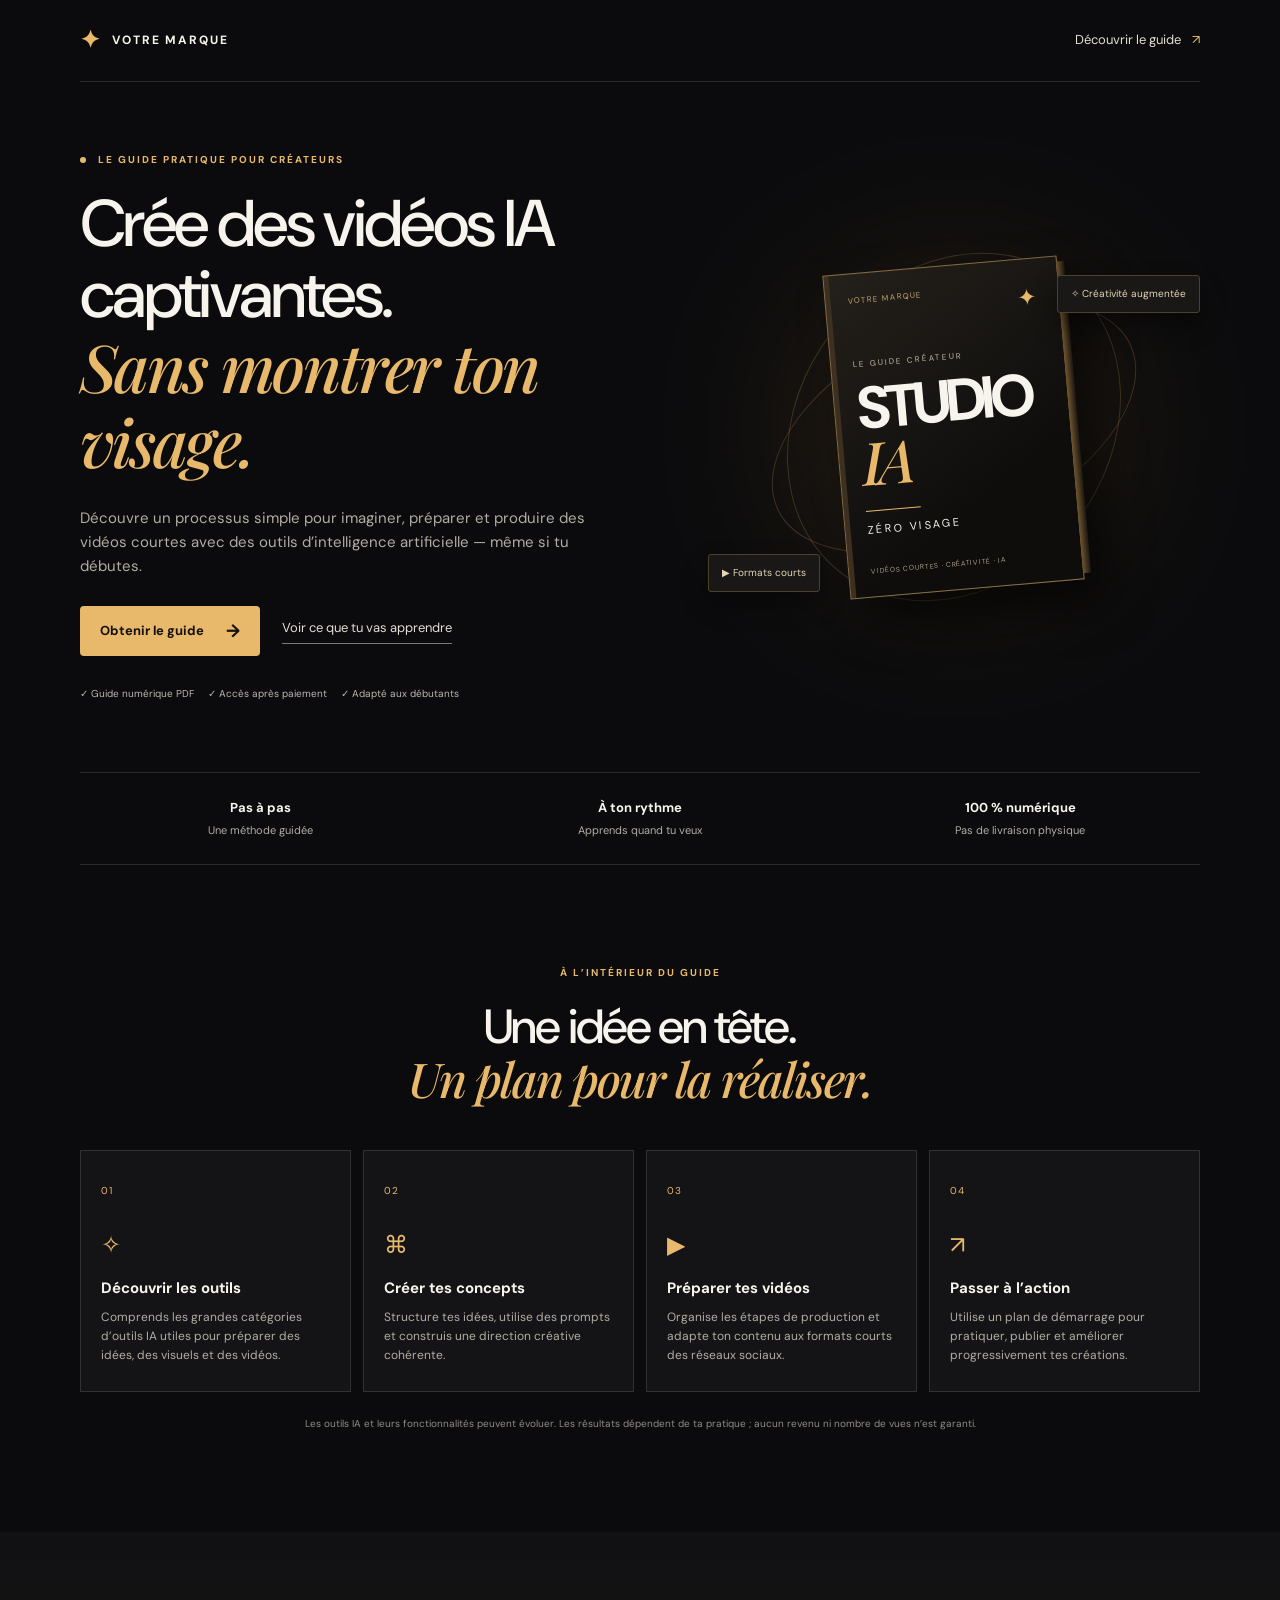
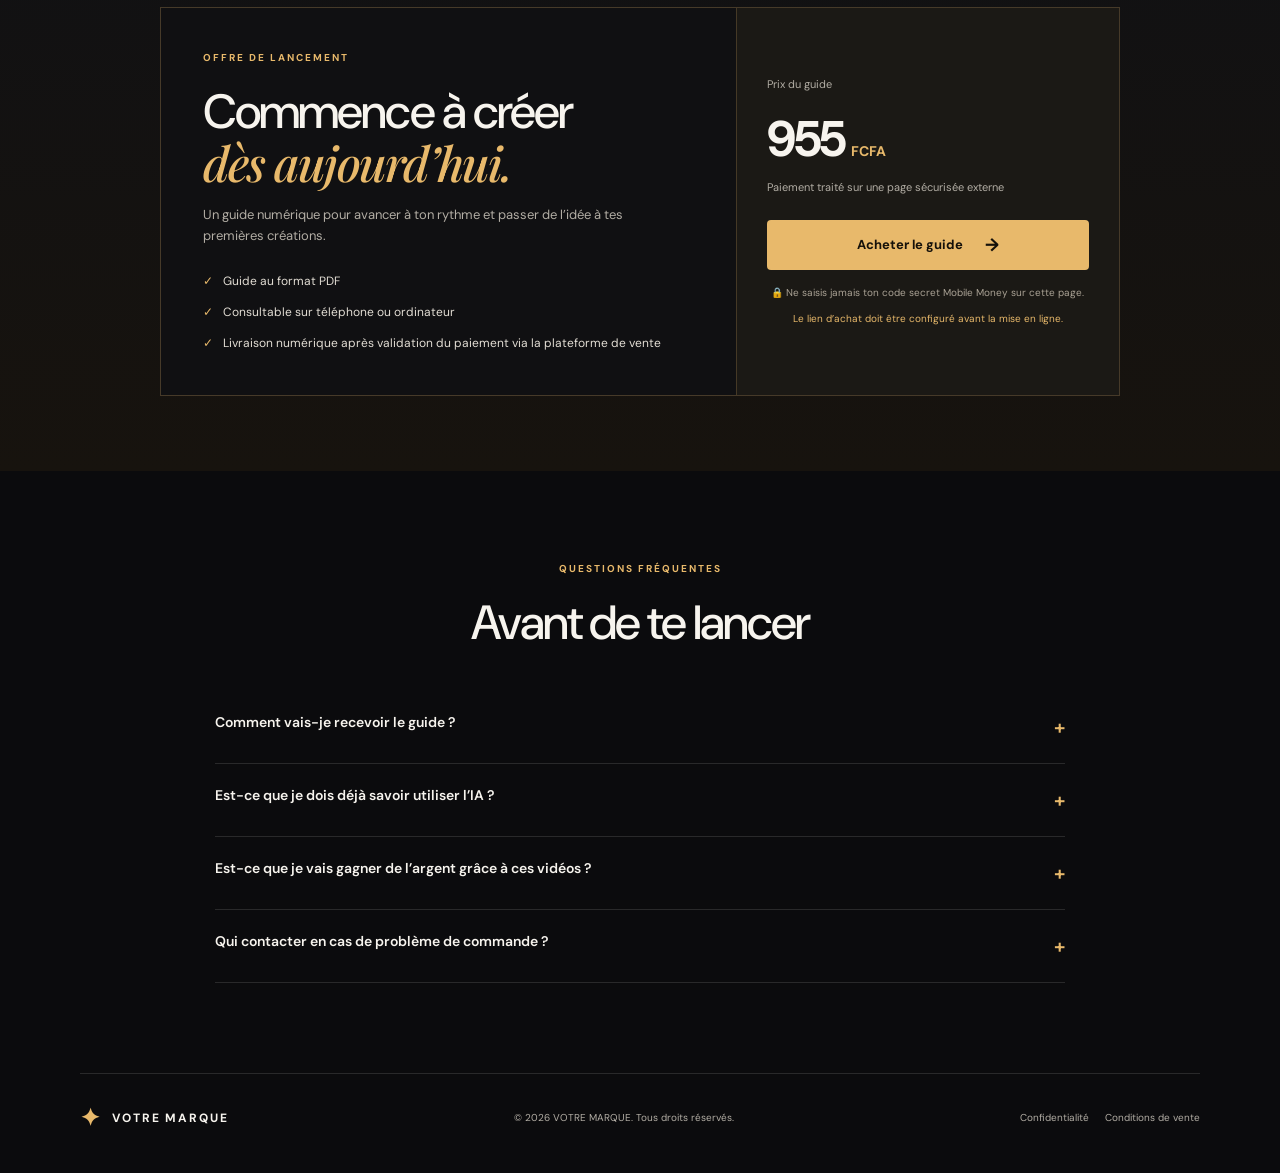
==== index.html @ a087baf6 "Add files via upload" ====
<!doctype html>
<html lang="fr">
<head>
  <meta charset="utf-8">
  <meta name="viewport" content="width=device-width, initial-scale=1">
  <meta name="theme-color" content="#0b0b0d">
  <meta name="description" content="Apprenez à créer des vidéos courtes avec l'intelligence artificielle grâce à un guide pratique.">
  <title>Votre marque — Studio IA Zéro Visage</title>
  <link rel="stylesheet" href="styles.css">
</head>
<body>
  <header class="site-header">
    <a class="brand" href="#" aria-label="Accueil"><span class="brand-mark">✦</span><span data-brand>VOTRE MARQUE</span></a>
    <a class="header-link" href="#contenu">Découvrir le guide <span aria-hidden="true">↗</span></a>
  </header>

  <main>
    <section class="hero section-wrap">
      <div class="hero-copy">
        <p class="eyebrow"><span class="eyebrow-dot"></span> LE GUIDE PRATIQUE POUR CRÉATEURS</p>
        <h1>Crée des vidéos IA captivantes.<br><em>Sans montrer ton visage.</em></h1>
        <p class="hero-text">Découvre un processus simple pour imaginer, préparer et produire des vidéos courtes avec des outils d’intelligence artificielle — même si tu débutes.</p>
        <div class="hero-actions">
          <a class="button button-primary buy-link" href="#acheter">Obtenir le guide <span>→</span></a>
          <a class="text-link" href="#contenu">Voir ce que tu vas apprendre</a>
        </div>
        <div class="trust-row"><span>✓ Guide numérique PDF</span><span>✓ Accès après paiement</span><span>✓ Adapté aux débutants</span></div>
      </div>
      <div class="product-art" aria-label="Illustration décorative du guide">
        <div class="glow"></div>
        <div class="orbit orbit-one"></div><div class="orbit orbit-two"></div>
        <div class="book">
          <div class="book-top"><span class="mini-brand" data-brand>VOTRE MARQUE</span><span class="book-spark">✦</span></div>
          <div class="book-main"><span class="book-kicker">LE GUIDE CRÉATEUR</span><strong>STUDIO<br><i>IA</i></strong><span class="book-line"></span><span class="book-sub">ZÉRO VISAGE</span></div>
          <div class="book-bottom">VIDÉOS COURTES · CRÉATIVITÉ · IA</div>
        </div>
        <div class="floating-chip chip-top">✧ Créativité augmentée</div>
        <div class="floating-chip chip-bottom">▶ Formats courts</div>
      </div>
    </section>

    <section class="stats-strip section-wrap">
      <div><strong>Pas à pas</strong><span>Une méthode guidée</span></div>
      <div><strong>À ton rythme</strong><span>Apprends quand tu veux</span></div>
      <div><strong>100 % numérique</strong><span>Pas de livraison physique</span></div>
    </section>

    <section class="content-section section-wrap" id="contenu">
      <div class="section-heading"><p class="eyebrow">À L’INTÉRIEUR DU GUIDE</p><h2>Une idée en tête.<br><em>Un plan pour la réaliser.</em></h2></div>
      <div class="feature-grid">
        <article class="feature-card"><span class="feature-number">01</span><div class="feature-icon">✧</div><h3>Découvrir les outils</h3><p>Comprends les grandes catégories d’outils IA utiles pour préparer des idées, des visuels et des vidéos.</p></article>
        <article class="feature-card"><span class="feature-number">02</span><div class="feature-icon">⌘</div><h3>Créer tes concepts</h3><p>Structure tes idées, utilise des prompts et construis une direction créative cohérente.</p></article>
        <article class="feature-card"><span class="feature-number">03</span><div class="feature-icon">▶</div><h3>Préparer tes vidéos</h3><p>Organise les étapes de production et adapte ton contenu aux formats courts des réseaux sociaux.</p></article>
        <article class="feature-card"><span class="feature-number">04</span><div class="feature-icon">↗</div><h3>Passer à l’action</h3><p>Utilise un plan de démarrage pour pratiquer, publier et améliorer progressivement tes créations.</p></article>
      </div>
      <p class="disclaimer">Les outils IA et leurs fonctionnalités peuvent évoluer. Les résultats dépendent de ta pratique ; aucun revenu ni nombre de vues n’est garanti.</p>
    </section>

    <section class="offer-section" id="acheter">
      <div class="offer-card">
        <div class="offer-copy"><p class="eyebrow">OFFRE DE LANCEMENT</p><h2>Commence à créer<br><em>dès aujourd’hui.</em></h2><p>Un guide numérique pour avancer à ton rythme et passer de l’idée à tes premières créations.</p><ul><li>Guide au format PDF</li><li>Consultable sur téléphone ou ordinateur</li><li>Livraison numérique après validation du paiement via la plateforme de vente</li></ul></div>
        <div class="price-panel"><span class="price-label">Prix du guide</span><div class="price">955 <small>FCFA</small></div><span class="price-note">Paiement traité sur une page sécurisée externe</span><a class="button button-primary buy-link" href="#acheter">Acheter le guide <span>→</span></a><p class="secure-note">🔒 Ne saisis jamais ton code secret Mobile Money sur cette page.</p><p class="setup-warning" id="setup-warning">Le lien d’achat doit être configuré avant la mise en ligne.</p></div>
      </div>
    </section>

    <section class="faq-section section-wrap">
      <div class="section-heading"><p class="eyebrow">QUESTIONS FRÉQUENTES</p><h2>Avant de te lancer</h2></div>
      <details><summary>Comment vais-je recevoir le guide ?</summary><p>Après paiement confirmé, la plateforme de vente envoie le guide ou donne accès au téléchargement selon les paramètres du produit.</p></details>
      <details><summary>Est-ce que je dois déjà savoir utiliser l’IA ?</summary><p>Le guide est présenté comme une ressource pour débutants. Prends le temps de suivre les étapes et de vérifier les fonctionnalités actuelles des outils cités.</p></details>
      <details><summary>Est-ce que je vais gagner de l’argent grâce à ces vidéos ?</summary><p>Aucun résultat financier n’est garanti. Les vues, l’audience et les revenus dépendent de nombreux facteurs, notamment la qualité, la régularité et les plateformes utilisées.</p></details>
      <details><summary>Qui contacter en cas de problème de commande ?</summary><p>Ajoute ici ton adresse e-mail ou ton contact professionnel avant de publier le site.</p></details>
    </section>
  </main>

  <footer class="site-footer"><a class="brand" href="#"><span class="brand-mark">✦</span><span data-brand>VOTRE MARQUE</span></a><p>© <span id="year"></span> <span data-brand>VOTRE MARQUE</span>. Tous droits réservés.</p><div class="footer-links"><a href="privacy.html">Confidentialité</a><a href="terms.html">Conditions de vente</a></div></footer>
  <script src="config.js"></script>
  <script src="script.js"></script>
</body>
</html>
---- styles.css ----
@import url('https://fonts.googleapis.com/css2?family=DM+Sans:wght@400;500;600;700&family=Playfair+Display:ital,wght@0,500;0,600;0,700;1,500;1,600&display=swap');
:root{--bg:#0b0b0d;--panel:#141416;--text:#f7f4ee;--muted:#b2ada4;--gold:#e8b96b;--line:rgba(255,255,255,.12);--max:1120px}
*{box-sizing:border-box}html{scroll-behavior:smooth}body{margin:0;background:var(--bg);color:var(--text);font-family:'DM Sans',sans-serif;line-height:1.6}a{color:inherit;text-decoration:none}.section-wrap,.site-header,.site-footer{width:min(var(--max),calc(100% - 44px));margin-inline:auto}.site-header{height:82px;display:flex;align-items:center;justify-content:space-between;border-bottom:1px solid var(--line)}.brand{display:flex;align-items:center;gap:10px;font-size:12px;letter-spacing:.16em;font-weight:700}.brand-mark{color:var(--gold);font-size:24px}.header-link,.text-link{font-size:13px;color:#e3ded5}.header-link span{color:var(--gold);margin-left:8px}.hero{min-height:590px;display:grid;grid-template-columns:1.08fr .92fr;align-items:center;gap:50px;padding-block:70px}.eyebrow{font-size:10px;font-weight:700;letter-spacing:.2em;color:var(--gold);margin:0 0 20px}.eyebrow-dot{display:inline-block;width:6px;height:6px;background:var(--gold);border-radius:50%;margin-right:8px;vertical-align:middle}h1,h2{font-weight:500;line-height:1.08;letter-spacing:-.04em;margin:0}h1{font-size:clamp(40px,5.5vw,66px);max-width:660px}h1 em,h2 em{font-family:'Playfair Display',serif;color:var(--gold);font-weight:500} .hero-text{max-width:520px;color:var(--muted);font-size:15px;margin:25px 0 28px}.hero-actions{display:flex;align-items:center;gap:22px;flex-wrap:wrap}.button{min-height:50px;padding:0 20px;display:inline-flex;align-items:center;justify-content:center;gap:22px;font-weight:700;font-size:13px;border-radius:4px;transition:transform .2s,background .2s}.button:hover{transform:translateY(-2px)}.button-primary{background:var(--gold);color:#15110a}.button-primary span{font-size:18px}.text-link{border-bottom:1px solid #777;padding-bottom:4px}.trust-row{display:flex;gap:14px;flex-wrap:wrap;margin-top:30px;color:#bdb7ae;font-size:10px}.trust-row span: first-letter{color:var(--gold)}.product-art{height:420px;position:relative;display:grid;place-items:center;isolation:isolate}.glow{position:absolute;width:260px;height:260px;border-radius:50%;background:#b8802d;filter:blur(100px);opacity:.24;z-index:-2}.orbit{position:absolute;border:1px solid rgba(232,185,107,.2);border-radius:50%;transform:rotate(-25deg)}.orbit-one{width:390px;height:210px}.orbit-two{width:310px;height:370px;transform:rotate(38deg)}.book{width:235px;height:325px;padding:20px 22px;background:linear-gradient(145deg,#24201b,#0e0d0c 70%);border:1px solid rgba(232,185,107,.55);box-shadow:22px 26px 45px #0009, inset 5px 0 0 #3c3020;transform:rotate(-5deg);display:flex;flex-direction:column;justify-content:space-between;position:relative}.book:after{content:"";position:absolute;right:-8px;top:5px;bottom:5px;width:8px;background:linear-gradient(90deg,#6e542e,#1b1711);transform:skewY(-1deg)}.book-top{display:flex;justify-content:space-between;color:#bda16e;font-size:8px;letter-spacing:.14em}.book-spark{font-size:23px;color:var(--gold)}.book-main{display:flex;flex-direction:column}.book-kicker{font-size:8px;letter-spacing:.25em;color:#c3b8a2}.book-main strong{font-size:59px;line-height:.9;letter-spacing:-.08em;margin:12px 0}.book-main strong i{font-family:'Playfair Display',serif;color:var(--gold);font-weight:500}.book-line{height:1px;background:var(--gold);width:55px;margin:6px 0 10px}.book-sub{letter-spacing:.22em;font-size:11px}.book-bottom{font-size:7px;letter-spacing:.1em;color:#a79a83}.floating-chip{position:absolute;padding:10px 13px;background:#191816;border:1px solid #4e412b;border-radius:3px;font-size:10px;color:#e5d5b6;box-shadow:0 12px 25px #0006}.chip-top{top:58px;right:0}.chip-bottom{bottom:45px;left:0}.stats-strip{border-top:1px solid var(--line);border-bottom:1px solid var(--line);display:grid;grid-template-columns:repeat(3,1fr);padding:25px 0;gap:20px}.stats-strip div{display:flex;flex-direction:column;align-items:center;gap:3px;text-align:center}.stats-strip strong{font-size:13px}.stats-strip span{font-size:11px;color:var(--muted)}.content-section{padding-block:100px}.section-heading{text-align:center;margin-bottom:42px}.section-heading h2,.offer-copy h2{font-size:clamp(34px,4vw,48px)}.feature-grid{display:grid;grid-template-columns:repeat(4,1fr);gap:12px}.feature-card{background:var(--panel);border:1px solid var(--line);padding:25px 20px;min-height:230px;position:relative}.feature-number{font-size:10px;color:var(--gold);letter-spacing:.1em}.feature-icon{font-size:24px;color:var(--gold);margin:24px 0 12px}.feature-card h3{font-size:15px;margin:0 0 8px}.feature-card p{font-size:12px;color:var(--muted);margin:0}.disclaimer{font-size:10px;color:#928c82;text-align:center;margin:24px auto 0;max-width:740px}.offer-section{background:linear-gradient(180deg,#111113,#17130e);padding:75px 22px}.offer-card{max-width:960px;margin:auto;display:grid;grid-template-columns:1.2fr .8fr;border:1px solid rgba(232,185,107,.25);background:#101012}.offer-copy{padding:42px}.offer-copy>p:not(.eyebrow){color:var(--muted);font-size:13px;max-width:420px}.offer-copy ul{list-style:none;padding:0;margin:25px 0 0;display:grid;gap:12px;color:#e2ddd4;font-size:12px}.offer-copy li:before{content:"✓";color:var(--gold);margin-right:10px}.price-panel{padding:40px 30px;background:#1b1915;border-left:1px solid rgba(232,185,107,.2);display:flex;flex-direction:column;justify-content:center}.price-label,.price-note{font-size:11px;color:var(--muted)}.price{font-size:50px;font-weight:700;letter-spacing:-.06em;margin:5px 0 0}.price small{font-size:14px;letter-spacing:0;color:var(--gold)}.price-note{margin-bottom:24px}.price-panel .button{width:100%}.secure-note{font-size:10px;color:#aaa295;text-align:center;margin:15px 0 0}.setup-warning{font-size:10px;color:#e8b96b;text-align:center;margin:10px 0 0}.faq-section{padding-block:90px;max-width:850px}.faq-section details{border-bottom:1px solid var(--line);padding:20px 0}.faq-section summary{font-size:14px;font-weight:600;cursor:pointer;list-style:none;display:flex;justify-content:space-between;gap:20px}.faq-section summary:after{content:"+";color:var(--gold);font-size:20px}.faq-section details[open] summary:after{content:"−"}.faq-section details p{font-size:13px;color:var(--muted);max-width:700px}.site-footer{border-top:1px solid var(--line);padding:25px 0 35px;display:flex;align-items:center;justify-content:space-between;gap:20px;flex-wrap:wrap}.site-footer p,.footer-links{font-size:10px;color:var(--muted)}.footer-links{display:flex;gap:16px}.footer-links a:hover{color:var(--gold)}@media(max-width:760px){.section-wrap,.site-header,.site-footer{width:calc(100% - 32px)}.site-header{height:68px}.header-link{font-size:11px}.hero{grid-template-columns:1fr;gap:10px;padding-block:55px 35px}.hero-copy{order:1}.product-art{order:0;height:320px}.book{width:190px;height:265px;padding:16px 18px}.book-main strong{font-size:48px}.orbit-one{width:300px;height:160px}.orbit-two{width:250px;height:300px}.chip-top{top:25px;right:2px}.chip-bottom{bottom:20px;left:0}.hero-text{font-size:14px}.trust-row{font-size:9px;gap:10px}.stats-strip{gap:8px}.stats-strip strong{font-size:11px}.stats-strip span{font-size:9px}.content-section{padding-block:70px}.feature-grid{grid-template-columns:repeat(2,1fr)}.feature-card{padding:19px 15px;min-height:215px}.offer-section{padding:45px 16px}.offer-card{grid-template-columns:1fr}.offer-copy{padding:30px 24px}.price-panel{border-left:0;border-top:1px solid rgba(232,185,107,.2);padding:28px 24px}.faq-section{padding-block:65px}.site-footer{align-items:flex-start;flex-direction:column;gap:12px}.site-footer p{margin:0}}@media(max-width:360px){h1{font-size:36px}.hero-actions{align-items:flex-start;flex-direction:column}.feature-grid{grid-template-columns:1fr}.feature-card{min-height:auto}.trust-row{flex-direction:column}}
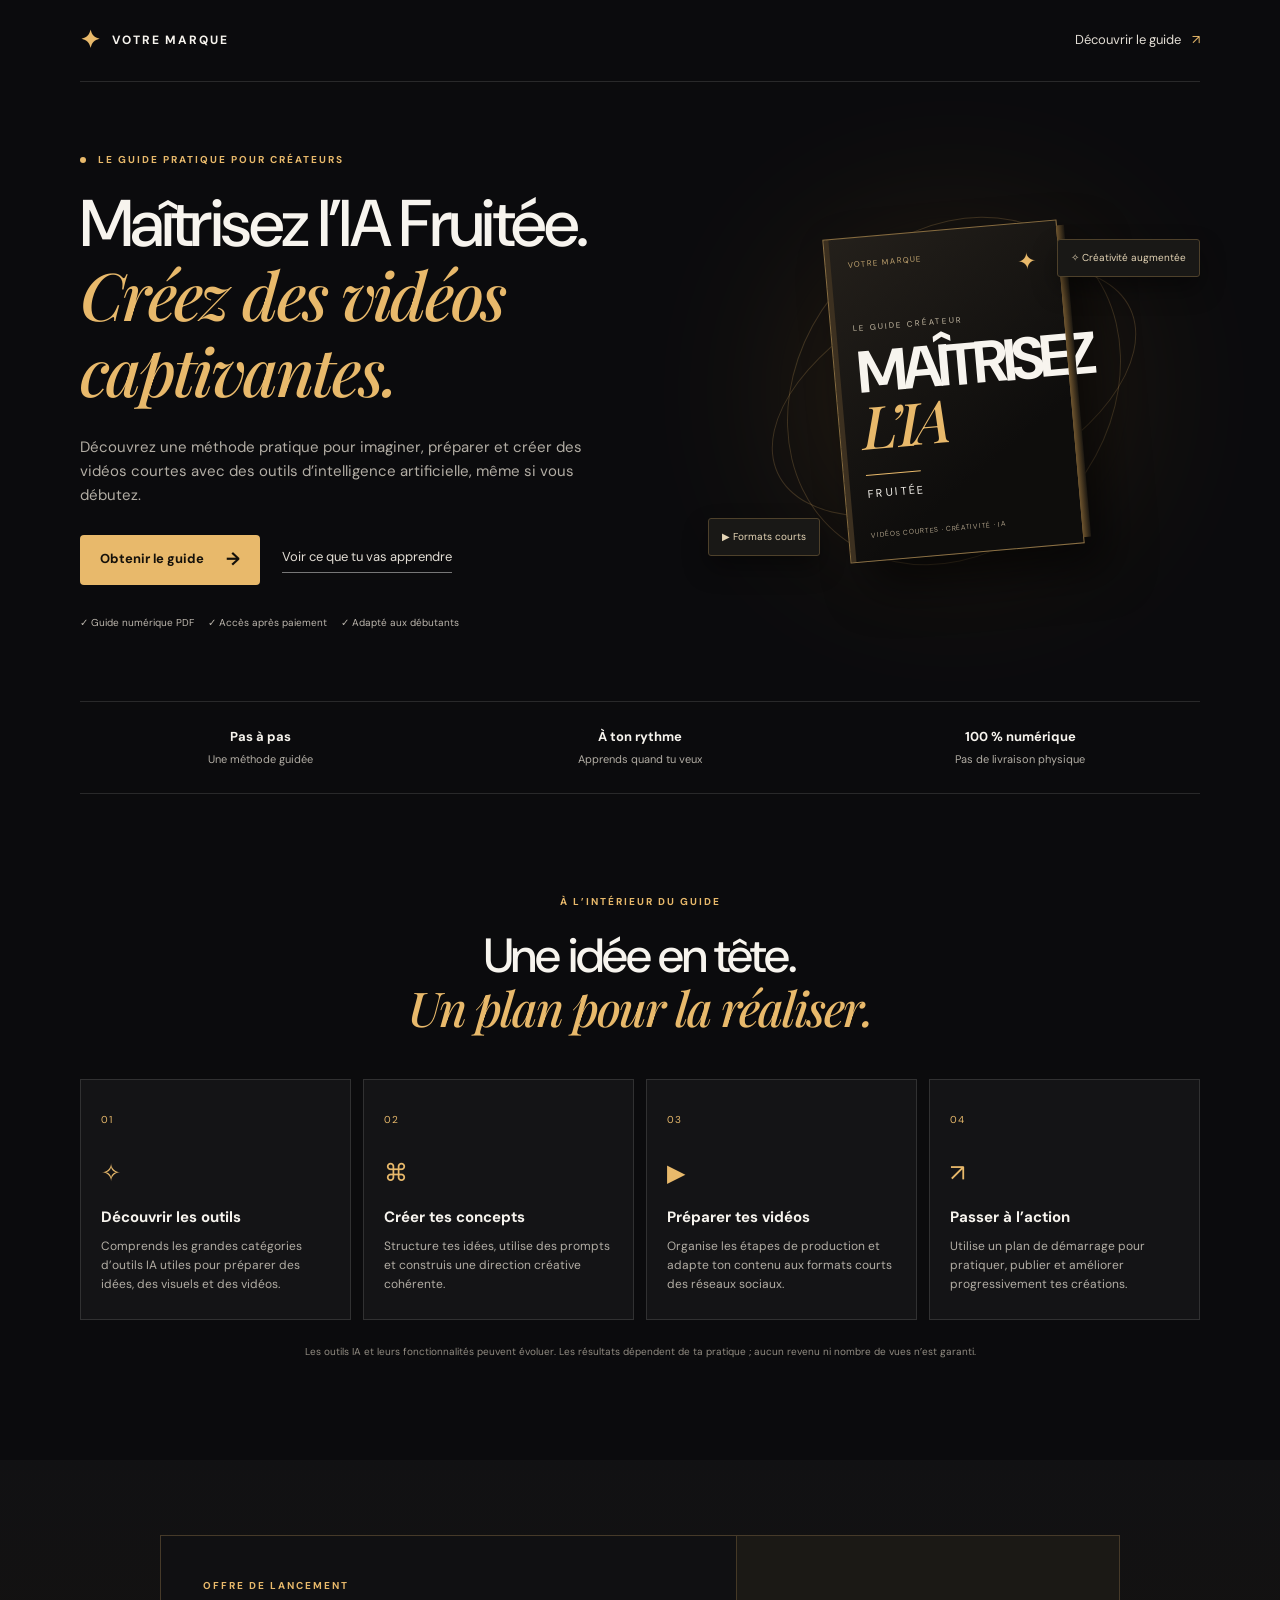
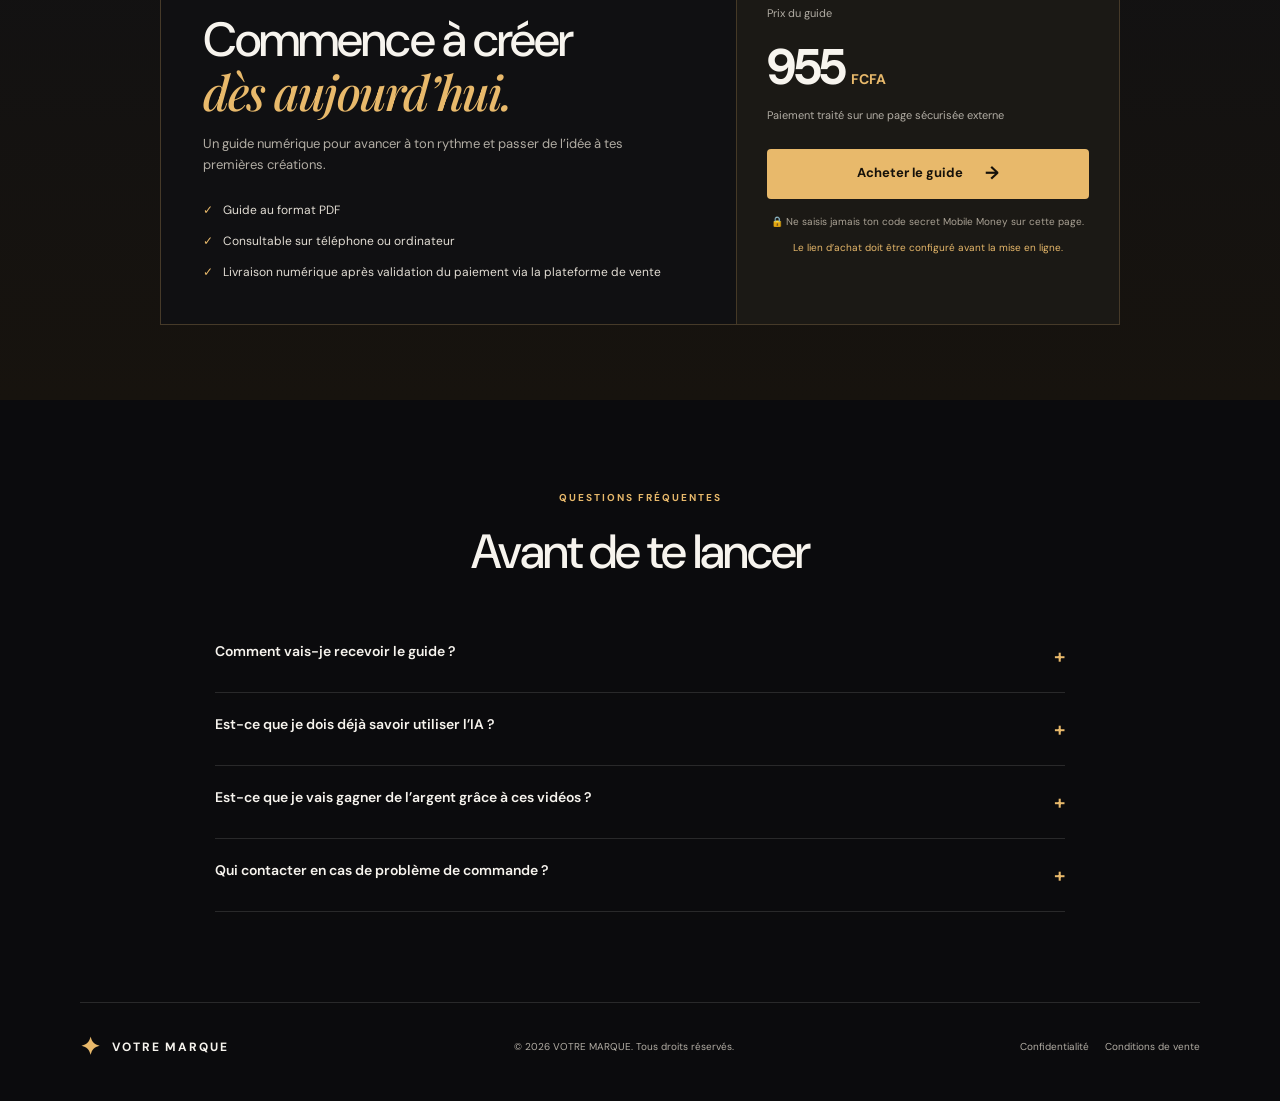
==== commit 7c5be4bc: "Update Digit_Afric brand and product copy" ====
--- a/index.html
+++ b/index.html
@@ -4,13 +4,13 @@
   <meta charset="utf-8">
   <meta name="viewport" content="width=device-width, initial-scale=1">
   <meta name="theme-color" content="#0b0b0d">
-  <meta name="description" content="Apprenez à créer des vidéos courtes avec l'intelligence artificielle grâce à un guide pratique.">
-  <title>Votre marque — Studio IA Zéro Visage</title>
+  <meta name="description" content="Maîtrisez l’IA Fruitée avec Digit_Afric : un guide pratique pour créer des vidéos courtes et développer votre créativité grâce à l’intelligence artificielle.">
+  <title>Digit_Afric — Maîtrisez l’IA Fruitée</title>
   <link rel="stylesheet" href="styles.css">
 </head>
 <body>
   <header class="site-header">
-    <a class="brand" href="#" aria-label="Accueil"><span class="brand-mark">✦</span><span data-brand>VOTRE MARQUE</span></a>
+    <a class="brand" href="#" aria-label="Accueil"><span class="brand-mark">✦</span><span data-brand>Digit_Afric</span></a>
     <a class="header-link" href="#contenu">Découvrir le guide <span aria-hidden="true">↗</span></a>
   </header>
 
@@ -18,8 +18,8 @@
     <section class="hero section-wrap">
       <div class="hero-copy">
         <p class="eyebrow"><span class="eyebrow-dot"></span> LE GUIDE PRATIQUE POUR CRÉATEURS</p>
-        <h1>Crée des vidéos IA captivantes.<br><em>Sans montrer ton visage.</em></h1>
-        <p class="hero-text">Découvre un processus simple pour imaginer, préparer et produire des vidéos courtes avec des outils d’intelligence artificielle — même si tu débutes.</p>
+        <h1>Maîtrisez l’IA Fruitée.<br><em>Créez des vidéos captivantes.</em></h1>
+        <p class="hero-text">Découvrez une méthode pratique pour imaginer, préparer et créer des vidéos courtes avec des outils d’intelligence artificielle, même si vous débutez.</p>
         <div class="hero-actions">
           <a class="button button-primary buy-link" href="#acheter">Obtenir le guide <span>→</span></a>
           <a class="text-link" href="#contenu">Voir ce que tu vas apprendre</a>
@@ -30,8 +30,8 @@
         <div class="glow"></div>
         <div class="orbit orbit-one"></div><div class="orbit orbit-two"></div>
         <div class="book">
-          <div class="book-top"><span class="mini-brand" data-brand>VOTRE MARQUE</span><span class="book-spark">✦</span></div>
-          <div class="book-main"><span class="book-kicker">LE GUIDE CRÉATEUR</span><strong>STUDIO<br><i>IA</i></strong><span class="book-line"></span><span class="book-sub">ZÉRO VISAGE</span></div>
+          <div class="book-top"><span class="mini-brand" data-brand>Digit_Afric</span><span class="book-spark">✦</span></div>
+          <div class="book-main"><span class="book-kicker">LE GUIDE CRÉATEUR</span><strong>MAÎTRISEZ<br><i>L’IA</i></strong><span class="book-line"></span><span class="book-sub">FRUITÉE</span></div>
           <div class="book-bottom">VIDÉOS COURTES · CRÉATIVITÉ · IA</div>
         </div>
         <div class="floating-chip chip-top">✧ Créativité augmentée</div>
@@ -68,11 +68,11 @@
       <details><summary>Comment vais-je recevoir le guide ?</summary><p>Après paiement confirmé, la plateforme de vente envoie le guide ou donne accès au téléchargement selon les paramètres du produit.</p></details>
       <details><summary>Est-ce que je dois déjà savoir utiliser l’IA ?</summary><p>Le guide est présenté comme une ressource pour débutants. Prends le temps de suivre les étapes et de vérifier les fonctionnalités actuelles des outils cités.</p></details>
       <details><summary>Est-ce que je vais gagner de l’argent grâce à ces vidéos ?</summary><p>Aucun résultat financier n’est garanti. Les vues, l’audience et les revenus dépendent de nombreux facteurs, notamment la qualité, la régularité et les plateformes utilisées.</p></details>
-      <details><summary>Qui contacter en cas de problème de commande ?</summary><p>Ajoute ici ton adresse e-mail ou ton contact professionnel avant de publier le site.</p></details>
+      <details><summary>Qui contacter en cas de problème de commande ?</summary><p>Pour toute question concernant votre commande, écrivez-nous à <a href="mailto:Adjedjegogeorbeni@gmail.com">Adjedjegogeorbeni@gmail.com</a>.</p></details>
     </section>
   </main>
 
-  <footer class="site-footer"><a class="brand" href="#"><span class="brand-mark">✦</span><span data-brand>VOTRE MARQUE</span></a><p>© <span id="year"></span> <span data-brand>VOTRE MARQUE</span>. Tous droits réservés.</p><div class="footer-links"><a href="privacy.html">Confidentialité</a><a href="terms.html">Conditions de vente</a></div></footer>
+  <footer class="site-footer"><a class="brand" href="#"><span class="brand-mark">✦</span><span data-brand>Digit_Afric</span></a><p>© <span id="year"></span> <span data-brand>Digit_Afric</span>. Tous droits réservés.</p><div class="footer-links"><a href="privacy.html">Confidentialité</a><a href="terms.html">Conditions de vente</a></div></footer>
   <script src="config.js"></script>
   <script src="script.js"></script>
 </body>
